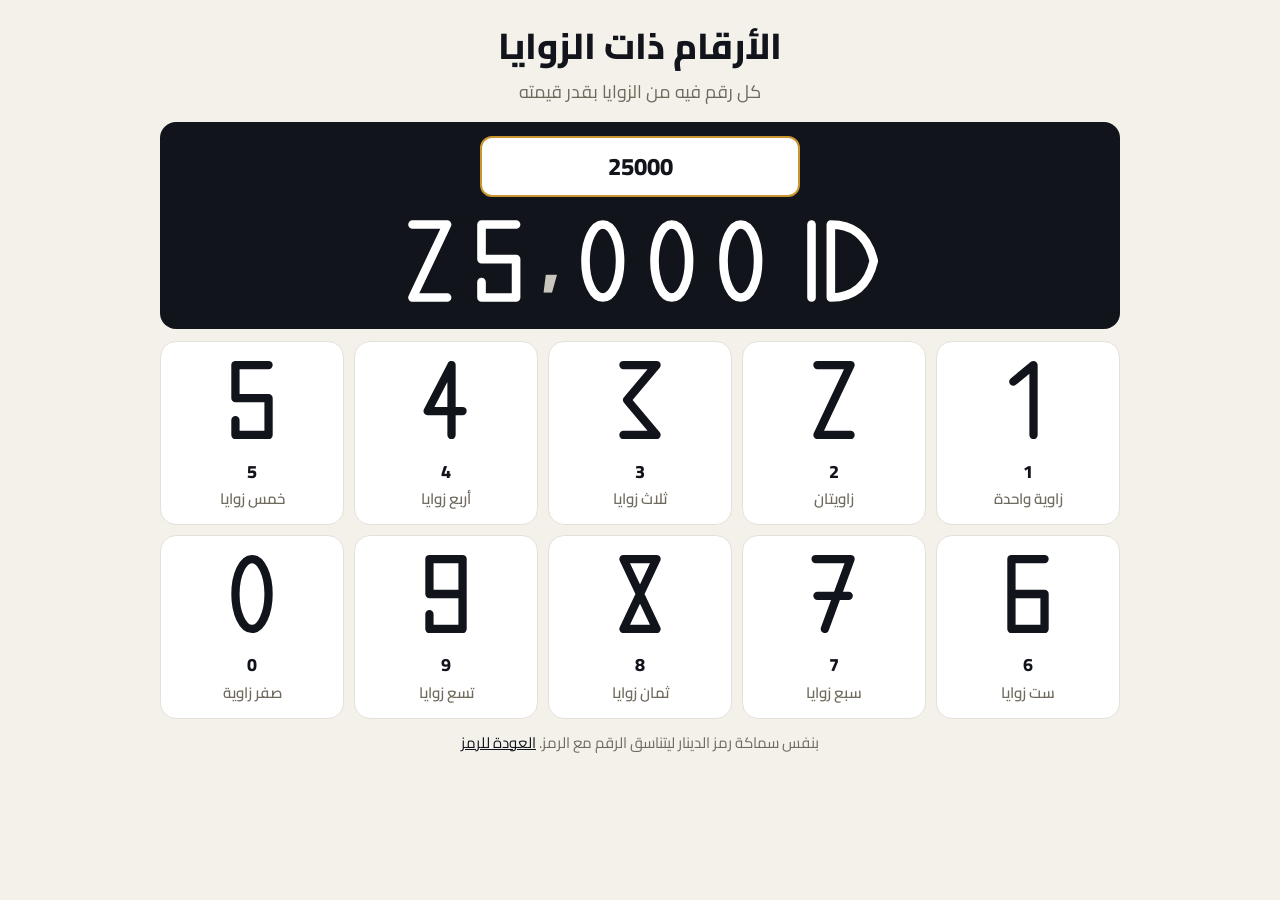
==== digits.html @ 28e4badc "Add files via upload" ====
<!DOCTYPE html>
<html lang="ar" dir="rtl">
<head>
<meta charset="UTF-8">
<meta name="viewport" content="width=device-width, initial-scale=1, viewport-fit=cover">
<title>الأرقام ذات الزوايا — 0 إلى 9</title>
<link href="https://fonts.googleapis.com/css2?family=Cairo:wght@600;800&display=swap" rel="stylesheet">
<style>
:root{--ink:#12141C;--gold:#C8952E;--bg:#f3f1ea;--line:#E4E1D8;--muted:#6f6a5d}
*{box-sizing:border-box}
body{margin:0;background:var(--bg);color:var(--ink);font-family:'Cairo',sans-serif;line-height:1.6;padding:18px 12px 36px}
.w{max-width:960px;margin:0 auto}
h1{text-align:center;font-size:clamp(24px,6.5vw,36px);font-weight:800;margin:0}
.sub{text-align:center;color:var(--muted);font-size:clamp(15px,4vw,18px);margin:2px 0 16px}
.card{background:#fff;border:1px solid var(--line);border-radius:16px;padding:12px}
.live{background:var(--ink);color:#fff;border-radius:16px;padding:14px;text-align:center;margin-bottom:12px}
.live input{width:100%;max-width:320px;font:800 24px Cairo,sans-serif;text-align:center;border:2px solid var(--gold);border-radius:12px;padding:6px;background:#fff;color:var(--ink);direction:ltr}
.out{direction:ltr;display:flex;align-items:center;justify-content:center;flex-wrap:wrap;gap:.12em;font-size:clamp(54px,17vw,96px);margin-top:10px;min-height:1.1em}
.out svg{height:1em;width:.6em;stroke:currentColor}
.out .c{font-weight:800;font-size:.7em;color:#c9c6bd;margin:0 .05em}
.out svg.sym{width:.82em;margin-inline-start:.2em}
.grid{display:grid;grid-template-columns:repeat(2,1fr);gap:10px}
@media(min-width:640px){.grid{grid-template-columns:repeat(5,1fr)}}
.d{text-align:center}
.d svg{height:92px;width:56px;stroke:var(--ink)}
.d b{display:block;font-size:18px;font-weight:800;margin-top:4px}
.d span{font-size:15px;color:var(--muted);font-weight:600}
.note{margin-top:12px;font-size:15px;color:var(--muted);text-align:center}
a{color:var(--ink)}
</style>
</head>
<body><div class="w">
<h1>الأرقام ذات الزوايا</h1>
<p class="sub">كل رقم فيه من الزوايا بقدر قيمته</p>

<div class="live">
  <input id="n" value="25000" inputmode="numeric" maxlength="12" aria-label="اكتب رقماً">
  <div class="out" id="out"></div>
</div>

<div class="grid" id="g"></div>
<p class="note">بنفس سماكة رمز الدينار ليتناسق الرقم مع الرمز. <a href="index.html">العودة للرمز</a></p>
</div>
<script>
// خطوط كل رقم (مسار مركزي، سماكة 9) — viewBox 0 0 60 100
var P={
0:'<ellipse cx="30" cy="50" rx="18" ry="38"/>',
1:'<path d="M14 30L36 12L36 88"/>',
2:'<path d="M12 12L48 12L12 88L48 88"/>',
3:'<path d="M12 12L48 12L16 50L48 88L12 88"/>',
4:'<path d="M36 12L10 62L48 62M36 12L36 88"/>',
5:'<path d="M48 12L12 12L12 48L48 48L48 88L12 88L12 72"/>',
6:'<path d="M48 12L12 12L12 88L48 88L48 50L12 50"/>',
7:'<path d="M10 12L48 12L20 88M12 52L46 52"/>',
8:'<path d="M12 12L48 12L12 88L48 88Z"/>',
9:'<path d="M48 50L48 12L12 12L12 50L48 50L48 88L12 88L12 72"/>'};
var L=['صفر زاوية','زاوية واحدة','زاويتان','ثلاث زوايا','أربع زوايا','خمس زوايا','ست زوايا','سبع زوايا','ثمان زوايا','تسع زوايا'];
function svg(d){return '<svg viewBox="0 0 60 100" fill="none" stroke-width="9" stroke-linecap="round" stroke-linejoin="round">'+P[d]+'</svg>'}
document.getElementById('g').innerHTML=[1,2,3,4,5,6,7,8,9,0].map(function(d){
  return '<div class="card d">'+svg(d)+'<b>'+d+'</b><span>'+L[d]+'</span></div>'}).join('');
function draw(){
  var v=document.getElementById('n').value.replace(/[٠-٩]/g,function(c){return c.charCodeAt(0)-1632}).replace(/[^0-9]/g,'');
  var s=v.split('').reverse().join('').replace(/(\d{3})(?=\d)/g,'$1,').split('').reverse().join('');
  document.getElementById('out').innerHTML=s.split('').map(function(c){return c===','?'<span class="c">,</span>':svg(c)}).join('')+(v?'<svg class="sym" viewBox="0 0 82 100" fill="none" stroke-width="9" stroke-linecap="round" stroke-linejoin="round"><g transform="translate(-11.4 -5.9) scale(1.118)" stroke-width="8"><path d="M38 16L38 84Q70 84 78 50Q70 16 38 16"/><path d="M20 16L20 84"/></g></svg>':'');
}
document.getElementById('n').addEventListener('input',draw);draw();
</script>
</body>
</html>
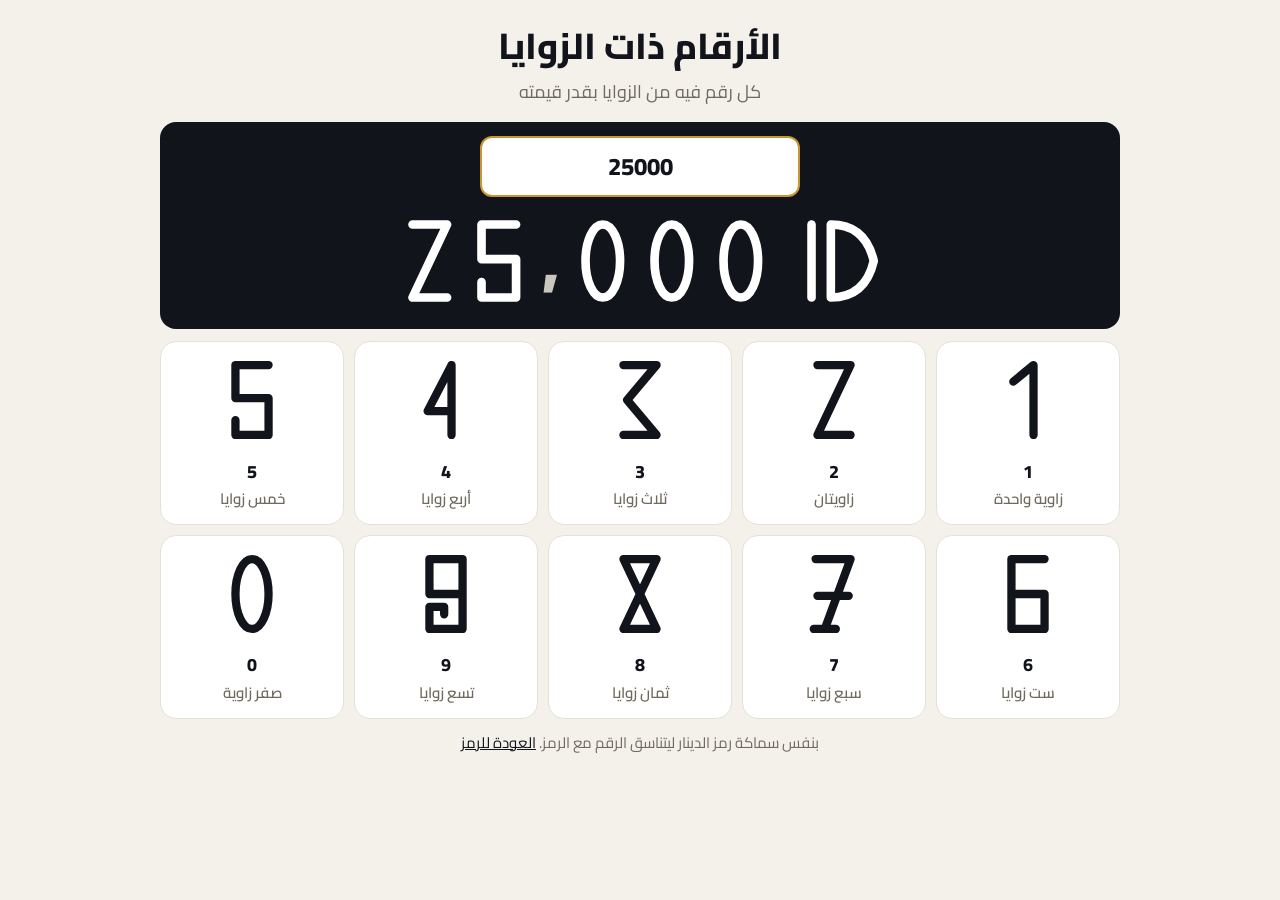
==== commit 02b3ddf7: "Add files via upload" ====
--- a/digits.html
+++ b/digits.html
@@ -48,12 +48,12 @@
 1:'<path d="M14 30L36 12L36 88"/>',
 2:'<path d="M12 12L48 12L12 88L48 88"/>',
 3:'<path d="M12 12L48 12L16 50L48 88L12 88"/>',
-4:'<path d="M36 12L10 62L48 62M36 12L36 88"/>',
+4:'<path d="M36 12L10 62L36 62M36 12L36 88"/>',
 5:'<path d="M48 12L12 12L12 48L48 48L48 88L12 88L12 72"/>',
 6:'<path d="M48 12L12 12L12 88L48 88L48 50L12 50"/>',
-7:'<path d="M10 12L48 12L20 88M12 52L46 52"/>',
+7:'<path d="M10 12L48 12L20 88M12 52L46 52M8 88L32 88"/>',
 8:'<path d="M12 12L48 12L12 88L48 88Z"/>',
-9:'<path d="M48 50L48 12L12 12L12 50L48 50L48 88L12 88L12 72"/>'};
+9:'<path d="M48 50L48 12L12 12L12 50L48 50L48 88L12 88L12 64L28 64L28 72"/>'};
 var L=['صفر زاوية','زاوية واحدة','زاويتان','ثلاث زوايا','أربع زوايا','خمس زوايا','ست زوايا','سبع زوايا','ثمان زوايا','تسع زوايا'];
 function svg(d){return '<svg viewBox="0 0 60 100" fill="none" stroke-width="9" stroke-linecap="round" stroke-linejoin="round">'+P[d]+'</svg>'}
 document.getElementById('g').innerHTML=[1,2,3,4,5,6,7,8,9,0].map(function(d){
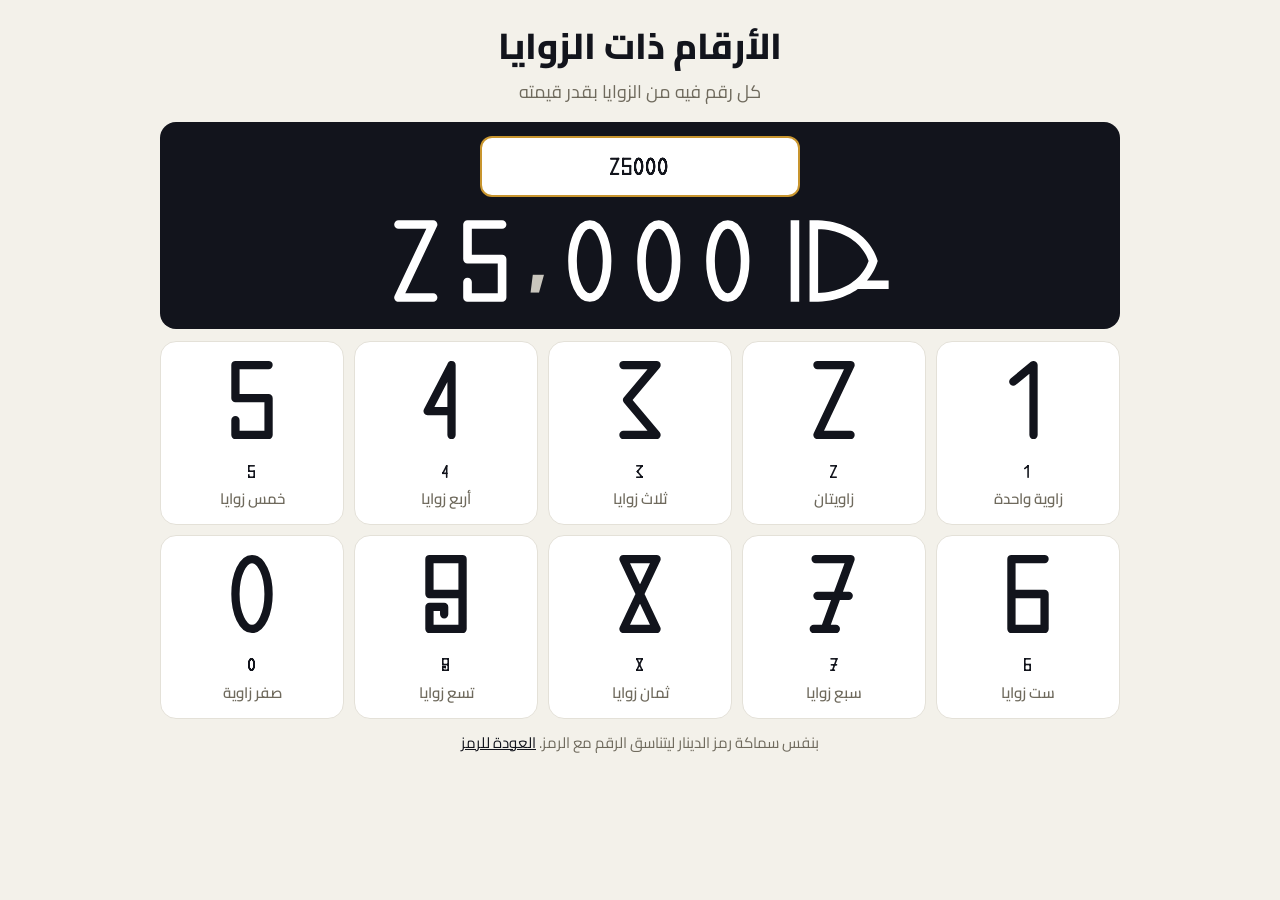
==== commit 5f4b6e17: "Add files via upload" ====
--- a/digits.html
+++ b/digits.html
@@ -5,20 +5,21 @@
 <meta name="viewport" content="width=device-width, initial-scale=1, viewport-fit=cover">
 <title>الأرقام ذات الزوايا — 0 إلى 9</title>
 <link href="https://fonts.googleapis.com/css2?family=Cairo:wght@600;800&display=swap" rel="stylesheet">
+<link rel="stylesheet" href="iraq-dinar.css">
 <style>
 :root{--ink:#12141C;--gold:#C8952E;--bg:#f3f1ea;--line:#E4E1D8;--muted:#6f6a5d}
 *{box-sizing:border-box}
-body{margin:0;background:var(--bg);color:var(--ink);font-family:'Cairo',sans-serif;line-height:1.6;padding:18px 12px 36px}
+body{margin:0;background:var(--bg);color:var(--ink);font-family:'Iraq Digits','Cairo',sans-serif;line-height:1.6;padding:18px 12px 36px}
 .w{max-width:960px;margin:0 auto}
 h1{text-align:center;font-size:clamp(24px,6.5vw,36px);font-weight:800;margin:0}
 .sub{text-align:center;color:var(--muted);font-size:clamp(15px,4vw,18px);margin:2px 0 16px}
 .card{background:#fff;border:1px solid var(--line);border-radius:16px;padding:12px}
 .live{background:var(--ink);color:#fff;border-radius:16px;padding:14px;text-align:center;margin-bottom:12px}
-.live input{width:100%;max-width:320px;font:800 24px Cairo,sans-serif;text-align:center;border:2px solid var(--gold);border-radius:12px;padding:6px;background:#fff;color:var(--ink);direction:ltr}
+.live input{width:100%;max-width:320px;font:800 24px 'Iraq Digits',Cairo,sans-serif;text-align:center;border:2px solid var(--gold);border-radius:12px;padding:6px;background:#fff;color:var(--ink);direction:ltr}
 .out{direction:ltr;display:flex;align-items:center;justify-content:center;flex-wrap:wrap;gap:.12em;font-size:clamp(54px,17vw,96px);margin-top:10px;min-height:1.1em}
 .out svg{height:1em;width:.6em;stroke:currentColor}
 .out .c{font-weight:800;font-size:.7em;color:#c9c6bd;margin:0 .05em}
-.out svg.sym{width:.82em;margin-inline-start:.2em}
+.out svg.sym{width:1.097em;margin-inline-start:.2em}
 .grid{display:grid;grid-template-columns:repeat(2,1fr);gap:10px}
 @media(min-width:640px){.grid{grid-template-columns:repeat(5,1fr)}}
 .d{text-align:center}
@@ -61,7 +62,7 @@
 function draw(){
   var v=document.getElementById('n').value.replace(/[٠-٩]/g,function(c){return c.charCodeAt(0)-1632}).replace(/[^0-9]/g,'');
   var s=v.split('').reverse().join('').replace(/(\d{3})(?=\d)/g,'$1,').split('').reverse().join('');
-  document.getElementById('out').innerHTML=s.split('').map(function(c){return c===','?'<span class="c">,</span>':svg(c)}).join('')+(v?'<svg class="sym" viewBox="0 0 82 100" fill="none" stroke-width="9" stroke-linecap="round" stroke-linejoin="round"><g transform="translate(-11.4 -5.9) scale(1.118)" stroke-width="8"><path d="M38 16L38 84Q70 84 78 50Q70 16 38 16"/><path d="M20 16L20 84"/></g></svg>':'');
+  document.getElementById('out').innerHTML=s.split('').map(function(c){return c===','?'<span class="c">,</span>':svg(c)}).join('')+(v?'<svg class="sym" viewBox="36.6 27.39 115.4 105.22" fill="none"><path fill="currentColor" stroke="none" d="M61.3 124.8L61.3 35.2L70.6 35.4L75.1 35.7L79.5 36.1L83.7 36.8L87.7 37.6L91.6 38.6L95.4 39.8L99 41.1L102.5 42.6L105.8 44.2L109 45.9L112 47.8L114.9 49.8L117.5 52L120.1 54.2L122.5 56.6L124.7 59.1L126.7 61.6L128.6 64.3L130.3 67L131.9 69.8L133.2 72.7L134.5 75.6L136 80L134.5 84.4L133.2 87.3L131.9 90.2L130.3 93L128.6 95.7L126.7 98.4L124.7 100.9L122.5 103.4L120.1 105.8L117.5 108L114.9 110.2L112 112.2L109 114.1L105.8 115.8L102.5 117.4L99 118.9L95.4 120.2L91.6 121.4L87.7 122.4L83.7 123.2L79.5 123.9L75.1 124.3L70.6 124.6ZM70.2 115.2L74.3 114.9L78.2 114.5L82 113.9L85.6 113.2L89.1 112.3L92.4 111.3L95.6 110.1L98.6 108.8L101.5 107.4L104.2 105.9L106.8 104.3L109.2 102.6L111.5 100.8L113.6 98.9L115.6 96.9L117.5 94.8L119.2 92.7L120.8 90.5L122.2 88.2L123.5 85.9L124.6 83.5L125.6 81L126 80L125.6 79L124.6 76.5L123.5 74.1L122.2 71.8L120.8 69.5L119.2 67.3L117.5 65.2L115.6 63.1L113.6 61.1L111.5 59.2L109.2 57.4L106.8 55.7L104.2 54.1L101.5 52.6L98.6 51.2L95.6 49.9L92.4 48.7L89.1 47.7L85.6 46.8L82 46.1L78.2 45.5L74.3 45.1L70.2 44.8L70.7 44.8L70.7 115.2ZM40.6 35.3L50 35.3L50 124.7L40.6 124.7ZM117.9 101.3L148 101.3L148 110.7L105.3 110.7Z"/></svg>':'');
 }
 document.getElementById('n').addEventListener('input',draw);draw();
 </script>
--- a/iraq-dinar.css
+++ b/iraq-dinar.css
@@ -0,0 +1,24 @@
+/* رمز الدينار العراقي — CC0 / ملكية عامة
+   الاستخدام:  150 <span class="iqd">&#xE900;</span>
+   الرمز يأخذ لون النص وحجمه تلقائياً. */
+@font-face{
+  font-family:"Iraq Dinar Symbol";
+  src:url("IraqDinarSymbol.woff") format("woff"),
+      url("IraqDinarSymbol.ttf") format("truetype");
+  font-weight:normal;font-style:normal;font-display:swap;
+}
+.iqd{font-family:"Iraq Dinar Symbol",sans-serif;font-style:normal;font-weight:normal;}
+
+/* خط الأرقام + الرمز: يحوّل الأرقام العادية 0-9 (والعربية ٠-٩) إلى الأرقام ذات الزوايا
+   الاستخدام:  <span class="iqd-digits">25,000 &#xE900;</span> */
+@font-face{font-family:"Iraq Dinar Digits";src:url("IraqDinarDigits-Regular.woff") format("woff"),url("IraqDinarDigits-Regular.ttf") format("truetype");font-weight:400;font-display:swap;}
+@font-face{font-family:"Iraq Dinar Digits";src:url("IraqDinarDigits-Bold.woff") format("woff"),url("IraqDinarDigits-Bold.ttf") format("truetype");font-weight:700 900;font-display:swap;}
+.iqd-digits{font-family:"Iraq Dinar Digits",sans-serif;}
+
+/* خط الحروف العربية بطابع الكوفي القديم — الاستخدام: <p class="iqd-kufic">بسم الله</p> */
+@font-face{font-family:"Iraq Kufic";src:url("IraqKufic-Regular.woff?v=4") format("woff"),url("IraqKufic-Regular.ttf?v=4") format("truetype");font-weight:400;font-display:swap;}
+.iqd-kufic{font-family:"Iraq Kufic","Iraq Dinar Digits",sans-serif;}
+
+/* كل الأرقام في الموقع بالزوايا: هذا الخط يغطي الأرقام فقط (0-9 و٠-٩ و۰-۹) والحروف تبقى بخطها */
+@font-face{font-family:"Iraq Digits";src:url("IraqDinarDigits-Regular.woff") format("woff"),url("IraqDinarDigits-Regular.ttf") format("truetype");font-weight:100 600;font-display:swap;unicode-range:U+0030-0039,U+0660-0669,U+06F0-06F9;}
+@font-face{font-family:"Iraq Digits";src:url("IraqDinarDigits-Bold.woff") format("woff"),url("IraqDinarDigits-Bold.ttf") format("truetype");font-weight:700 900;font-display:swap;unicode-range:U+0030-0039,U+0660-0669,U+06F0-06F9;}
